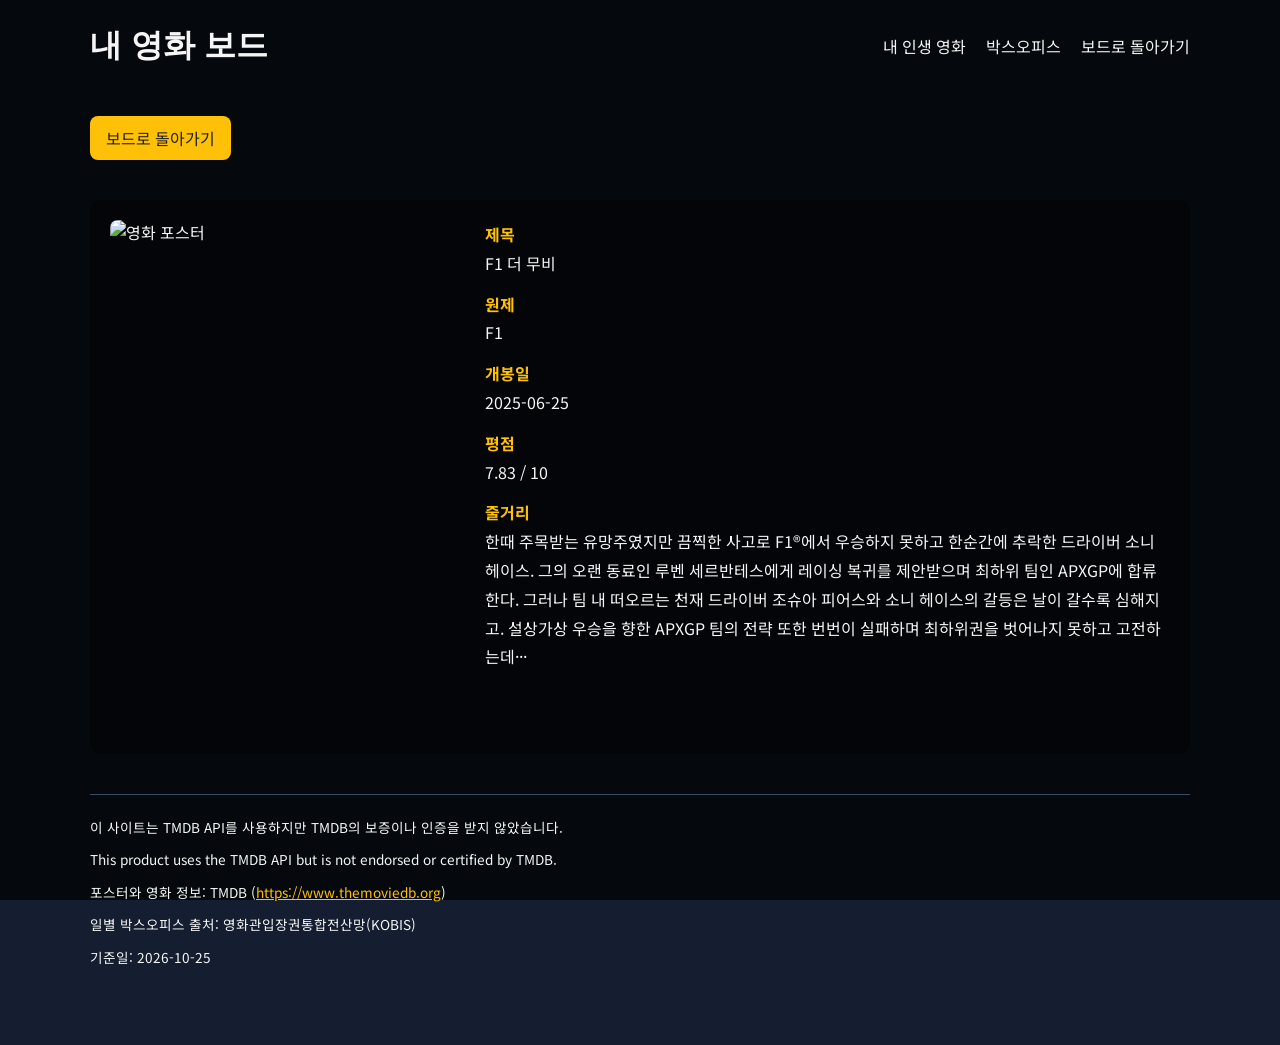
==== detail.html @ f9cbddf0 "dltlqkf" ====
<!DOCTYPE html>
<html lang="ko">
<head>
    <meta charset="UTF-8">
    <meta name="viewport" content="width=device-width, initial-scale=1.0">
    <title>영화 상세 정보</title>
    <link rel="preconnect" href="https://fonts.googleapis.com">
    <link rel="preconnect" href="https://fonts.gstatic.com" crossorigin>
    <link href="https://fonts.googleapis.com/css2?family=Orbit&family=Gowun+Dodum&family=Noto+Sans+KR&display=swap" rel="stylesheet">
    <link rel="stylesheet" href="style.css">
</head>
<body class="detail-page">
    <header class="top">
        <h1>내 영화 보드</h1>
        <nav>
            <ul>
                <li><a href="index.html#mine">내 인생 영화</a></li>
                <li><a href="index.html#boxoffice">박스오피스</a></li>
                <li><a href="index.html">보드로 돌아가기</a></li>
            </ul>
        </nav>
    </header>

    <main>
        <p><a class="back-link" href="index.html">보드로 돌아가기</a></p>

        <article class="detail-content">
            <img class="detail-poster" id="detail-poster" src="https://image.tmdb.org/t/p/w500/bvVoP1t2gNvmE9ccSrqR1zcGHGM.jpg" alt="영화 포스터">

            <dl class="detail-info">
                <dt>제목</dt>
                <dd id="detail-title">F1 더 무비</dd>

                <dt>원제</dt>
                <dd id="detail-original-title">F1</dd>

                <dt>개봉일</dt>
                <dd id="detail-release-date">2025-06-25</dd>

                <dt>평점</dt>
                <dd id="detail-rating">7.83 / 10</dd>

                <dt>줄거리</dt>
                <dd id="detail-overview">한때 주목받는 유망주였지만 끔찍한 사고로 F1®에서 우승하지 못하고 한순간에 추락한 드라이버 소니 헤이스. 그의 오랜 동료인 루벤 세르반테스에게 레이싱 복귀를 제안받으며 최하위 팀인 APXGP에 합류한다.  그러나 팀 내 떠오르는 천재 드라이버 조슈아 피어스와 소니 헤이스의 갈등은 날이 갈수록 심해지고. 설상가상 우승을 향한 APXGP 팀의 전략 또한 번번이 실패하며 최하위권을 벗어나지 못하고 고전하는데···</dd>
            </dl>
        </article>
    </main>

    <footer>
        <p>이 사이트는 TMDB API를 사용하지만 TMDB의 보증이나 인증을 받지 않았습니다.</p>
        <p>This product uses the TMDB API but is not endorsed or certified by TMDB.</p>
        <p>포스터와 영화 정보: TMDB (<a href="https://www.themoviedb.org">https://www.themoviedb.org</a>)</p>
        <p>일별 박스오피스 출처: 영화관입장권통합전산망(KOBIS)</p>
        <p>기준일: 2026-10-25</p>
    </footer>

    <script src="detail.js"></script>
</body>
</html>
---- style.css ----
/* 1. CSS 변수 */
:root {
    --bg: #141e30;
    --bg-light: #243b55;
    --text: #f5f5f5;
    --text-dark: #222222;
    --card-bg: #ffffff;
    --accent: #ffc107;
    --border: #394b63;
    --muted: #b8c3d1;

    --space: 20px;

    --font-title: "Black Han Sans", sans-serif;
    --font-main: "Noto Sans KR", sans-serif;
}

* {
    box-sizing: border-box;
}

html {
    min-height: 100%;
    background: var(--bg);
}

body {
    min-height: 100vh;
    margin: 0;
    padding: 16px;
    background: linear-gradient(135deg, var(--bg), var(--bg-light));
    color: var(--text);
    font-family: var(--font-main);
    overflow-wrap: anywhere;
}

h1,
h2,
h3,
p {
    margin-top: 0;
}

h1,
footer {
    color: var(--text);
}

main,
.top,
.hero,
footer {
    width: 100%;
    max-width: 1100px;
    margin: 0 auto 24px;
}

.top {
    display: flex;
    justify-content: space-between;
    align-items: center;
    flex-wrap: wrap;
    gap: 16px;
}

.top h1 {
    margin-bottom: 0;
    font-family: var(--font-title);
}

nav ul {
    display: flex;
    flex-wrap: wrap;
    align-items: center;
    gap: var(--space);
    list-style: none;
    margin: 0;
    padding: 0;
}

nav a {
    color: var(--text);
    text-decoration: none;
    transition: color 0.3s;
}

nav a:hover {
    color: var(--accent);
}

.hero {
    background-image:
        linear-gradient(
            rgba(0, 0, 0, 0.6),
            rgba(0, 0, 0, 0.6)
        ),
        url("https://png.pngtree.com/thumb_back/fh260/background/20230715/pngtree-3d-rendering-of-a-smoky-dark-ambiance-image_3864781.jpg");
    background-size: cover;
    background-position: center;
    background-repeat: no-repeat;
    min-height: 40vh;
    padding: 24px;
    color: var(--text);
    border-radius: 12px;
    display: flex;
    flex-direction: column;
    justify-content: center;
}

.hero h2 {
    color: var(--text);
    margin-bottom: 12px;
    font-family: var(--font-title);
}

.hero p {
    color: var(--text);
    margin-bottom: 0;
}

section {
    margin-bottom: 40px;
    scroll-margin-top: 20px;
}

section > h2 {
    color: var(--text);
    margin-bottom: 20px;
    padding-bottom: 12px;
    border-bottom: 1px solid var(--border);
}

.basis {
    color: var(--muted);
    margin-top: -8px;
    margin-bottom: 20px;
}

.board {
    display: grid;
    grid-template-columns: 1fr;
    gap: var(--space);
}

.card {
    min-width: 0;
    border-radius: 12px;
    overflow: hidden;
    box-shadow: 0 4px 12px rgba(0, 0, 0, 0.3);
    background: var(--card-bg);
    position: relative;
    transition: transform 0.3s, box-shadow 0.3s;
    color: var(--text-dark);
    animation: rise 0.6s backwards;
}

.card:nth-child(2) {
    animation-delay: 0.1s;
}

.card:nth-child(3) {
    animation-delay: 0.2s;
}

.card:nth-child(4) {
    animation-delay: 0.3s;
}

.card:nth-child(5) {
    animation-delay: 0.4s;
}

.card:hover {
    transform: translateY(-8px);
    box-shadow: 0 12px 32px rgba(255, 193, 7, 0.6);
}

.poster {
    width: 100%;
    display: block;
    aspect-ratio: 2 / 3;
    object-fit: cover;
    background: var(--bg-light);
}

.info {
    padding: 12px 16px;
    background: var(--card-bg);
    color: var(--text-dark);
}

.info h3 {
    color: var(--text-dark);
    font-size: 1rem;
    line-height: 1.5;
    overflow-wrap: anywhere;
    margin-bottom: 8px;
}

.info p {
    color: var(--text-dark);
    line-height: 1.6;
    margin-bottom: 8px;
}

.info p:last-child {
    margin-bottom: 0;
}

.badge {
    position: absolute;
    top: 12px;
    right: 12px;
    z-index: 2;
    background: var(--accent);
    color: var(--text-dark);
    padding: 4px 10px;
    border-radius: 999px;
    font-weight: bold;
    font-size: 0.85rem;
}

.rank {
    position: absolute;
    top: 12px;
    left: 12px;
    z-index: 2;
    background: var(--up);
    color: var(--text);
    padding: 4px 10px;
    border-radius: 999px;
    font-weight: bold;
    font-size: 0.85rem;
}

.change {
    font-weight: bold;
}

.change.up {
    color: var(--up);
}

.change.down {
    color: var(--down);
}

.change.up::before {
    content: "▲ ";
}

.change.down::before {
    content: "▼ ";
}

.change.new {
    color: var(--up);
}

.change.new::before {
    content: "NEW";
}

.card.no-poster .poster-fallback {
    aspect-ratio: 2 / 3;
    display: flex;
    align-items: center;
    justify-content: center;
    font-size: 5rem;
    font-family: var(--font-title);
    background: linear-gradient(135deg, var(--accent), var(--bg-light));
    color: var(--text);
}

.detail-content {
    display: grid;
    grid-template-columns: minmax(0, 1fr);
    gap: var(--space);
    align-items: start;
}

.detail-poster {
    display: block;
    width: 100%;
    max-width: 500px;
    margin: 0 auto;
    aspect-ratio: 2 / 3;
    object-fit: cover;
    border-radius: 12px;
}

.detail-info {
    min-width: 0;
    color: var(--text);
    line-height: 1.8;
}

.detail-info h2,
.detail-info h3,
.detail-info p {
    color: var(--text);
}

.back-link {
    display: inline-block;
    margin: 24px 0;
    padding: 10px 16px;
    background: var(--accent);
    color: var(--text-dark);
    border-radius: 8px;
    text-decoration: none;
    transition: opacity 0.3s;
}

.back-link:hover {
    opacity: 0.8;
}

footer {
    margin-top: 40px;
    padding: 20px 0;
    border-top: 1px solid var(--border);
    color: var(--text);
    font-size: 0.85rem;
    line-height: 1.8;
    overflow-wrap: anywhere;
}

footer p {
    color: var(--text);
    margin-bottom: 8px;
}

footer a {
    color: var(--accent);
}

@keyframes rise {
    from {
        opacity: 0;
        transform: translateY(20px);
    }

    to {
        opacity: 1;
        transform: translateY(0);
    }
}

@media (min-width: 600px) {
    body {
        padding: 20px;
    }

    nav ul {
        flex-direction: row;
        gap: var(--space);
    }

    .board {
        grid-template-columns: repeat(2, minmax(0, 1fr));
    }

    .detail-content {
        grid-template-columns: minmax(0, 1fr) minmax(0, 1fr);
        gap: 32px;
    }
}

@media (min-width: 1024px) {
    body {
        padding: 24px;
    }

    .board {
        grid-template-columns: repeat(4, minmax(0, 1fr));
    }

    .hero {
        min-height: 60vh;
    }

    .hero h2 {
        font-size: 3rem;
    }
}

.detail-page {
    background-image:
        linear-gradient(rgba(0, 0, 0, 0.75), rgba(0, 0, 0, 0.75)),
        url("https://image.tmdb.org/t/p/w1280/bvVoP1t2gNvmE9ccSrqR1zcGHGM.jpg");
    background-size: cover;
    background-position: center;
    background-attachment: fixed;
    min-height: 100vh;
}

.detail-content {
    display: grid;
    grid-template-columns: minmax(0, 1fr);
    gap: var(--space);
    align-items: start;
    padding: var(--space);
    background: rgba(0, 0, 0, 0.35);
    border-radius: 12px;
}

.detail-poster {
    display: block;
    width: 100%;
    max-width: 500px;
    margin: 0 auto;
    aspect-ratio: 2 / 3;
    object-fit: cover;
    border-radius: 8px;
}

.detail-info {
    min-width: 0;
    margin: 0;
    color: var(--text);
    line-height: 1.8;
}

.detail-info dt {
    margin-top: 12px;
    color: var(--accent);
    font-weight: bold;
}

.detail-info dt:first-child {
    margin-top: 0;
}

.detail-info dd {
    margin: 0;
    color: var(--text);
    overflow-wrap: anywhere;
}

@media (min-width: 600px) {
    .detail-content {
        grid-template-columns: minmax(0, 1fr) minmax(0, 2fr);
        gap: 32px;
    }
}
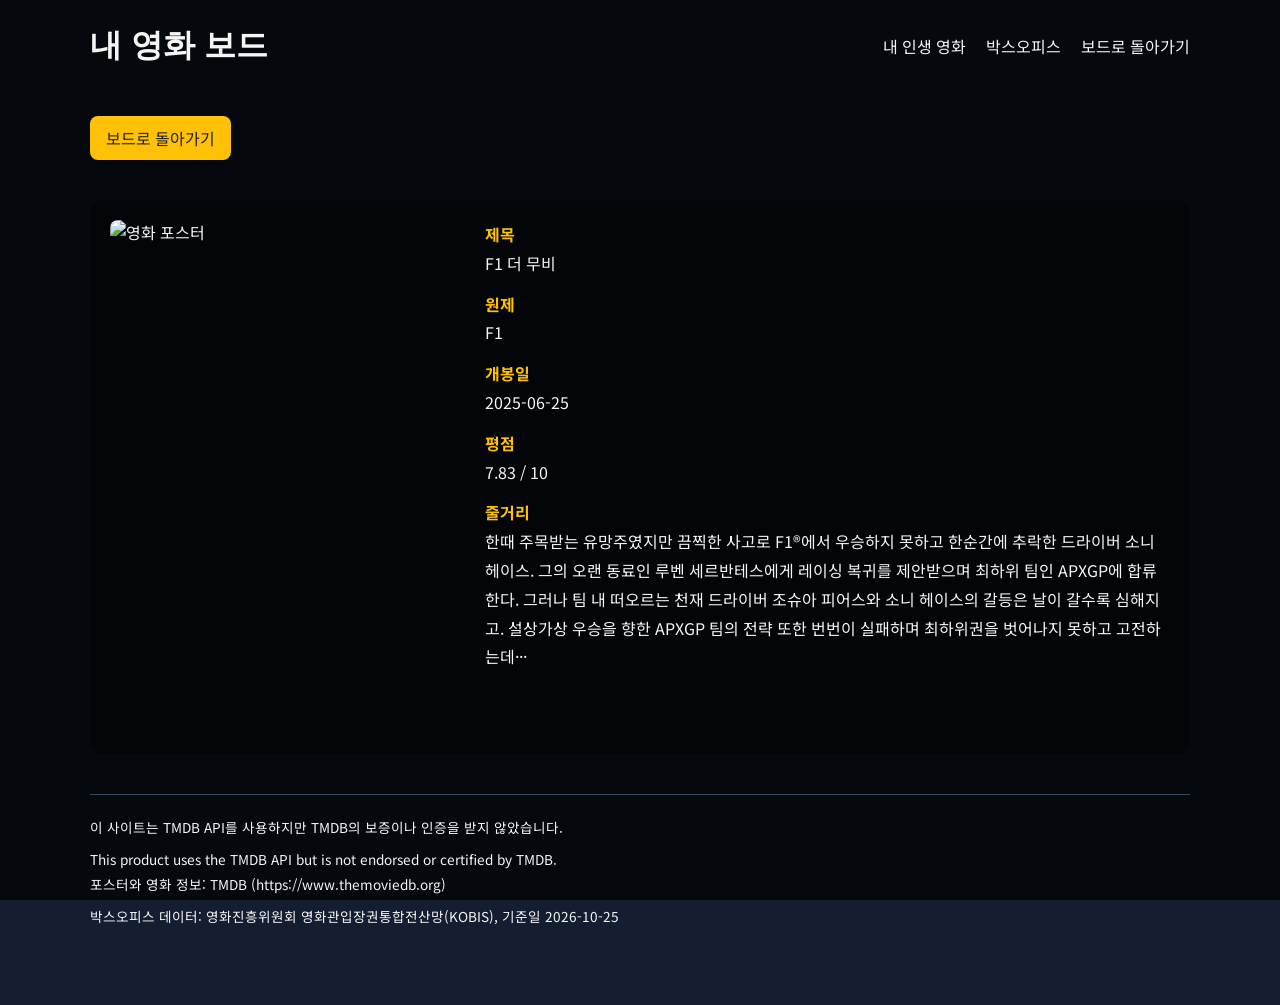
==== commit e82afa77: "sadasd" ====
--- a/detail.html
+++ b/detail.html
@@ -46,13 +46,12 @@
         </article>
     </main>
 
-    <footer>
-        <p>이 사이트는 TMDB API를 사용하지만 TMDB의 보증이나 인증을 받지 않았습니다.</p>
-        <p>This product uses the TMDB API but is not endorsed or certified by TMDB.</p>
-        <p>포스터와 영화 정보: TMDB (<a href="https://www.themoviedb.org">https://www.themoviedb.org</a>)</p>
-        <p>일별 박스오피스 출처: 영화관입장권통합전산망(KOBIS)</p>
-        <p>기준일: 2026-10-25</p>
-    </footer>
+    <footer id="about">
+    <p>이 사이트는 TMDB API를 사용하지만 TMDB의 보증이나 인증을 받지 않았습니다.</p>
+    This product uses the TMDB API but is not endorsed or certified by TMDB.
+    <p>포스터와 영화 정보: TMDB (https://www.themoviedb.org)</p>
+    <p>박스오피스 데이터: 영화진흥위원회 영화관입장권통합전산망(KOBIS), 기준일 2026-10-25</p>
+</footer>
 
     <script src="detail.js"></script>
 </body>
--- a/style.css
+++ b/style.css
@@ -1,4 +1,3 @@
-
 /* 1. CSS 변수 */
 :root {
     --bg: #141e30;
@@ -9,7 +8,8 @@
     --accent: #ffc107;
     --border: #394b63;
     --muted: #b8c3d1;
-
+    --up: #ff4d5a;
+    --down: #4da3ff;
     --space: 20px;
 
     --font-title: "Black Han Sans", sans-serif;
@@ -91,10 +91,8 @@
 
 .hero {
     background-image:
-        linear-gradient(
-            rgba(0, 0, 0, 0.6),
-            rgba(0, 0, 0, 0.6)
-        ),
+        linear-gradient(rgba(0, 0, 0, 0.6),
+            rgba(0, 0, 0, 0.6)),
         url("https://png.pngtree.com/thumb_back/fh260/background/20230715/pngtree-3d-rendering-of-a-smoky-dark-ambiance-image_3864781.jpg");
     background-size: cover;
     background-position: center;
@@ -124,7 +122,7 @@
     scroll-margin-top: 20px;
 }
 
-section > h2 {
+section>h2 {
     color: var(--text);
     margin-bottom: 20px;
     padding-bottom: 12px;
@@ -141,6 +139,16 @@
     display: grid;
     grid-template-columns: 1fr;
     gap: var(--space);
+}
+
+.card.no-poster .poster-fallback {
+    aspect-ratio: 2 / 3;
+    display: flex;
+    align-items: center;
+    justify-content: center;
+    font-size: 5rem;
+    font-family: var(--font-title);
+    background: linear-gradient(135deg, var(--accent), var(--surface));
 }
 
 .card {
@@ -152,7 +160,7 @@
     position: relative;
     transition: transform 0.3s, box-shadow 0.3s;
     color: var(--text-dark);
-    animation: rise 0.6s backwards;
+    animation: rise 0.6s backwards; 
 }
 
 .card:nth-child(2) {
@@ -219,6 +227,19 @@
     border-radius: 999px;
     font-weight: bold;
     font-size: 0.85rem;
+    animation: badgePulse 1.5s ease-in-out infinite;
+}
+
+@keyframes badgePulse {
+
+    0%,
+    100% {
+        transform: scale(1);
+    }
+
+    50% {
+        transform: scale(1.15);
+    }
 }
 
 .rank {
@@ -444,4 +465,4 @@
         grid-template-columns: minmax(0, 1fr) minmax(0, 2fr);
         gap: 32px;
     }
-}
+}
